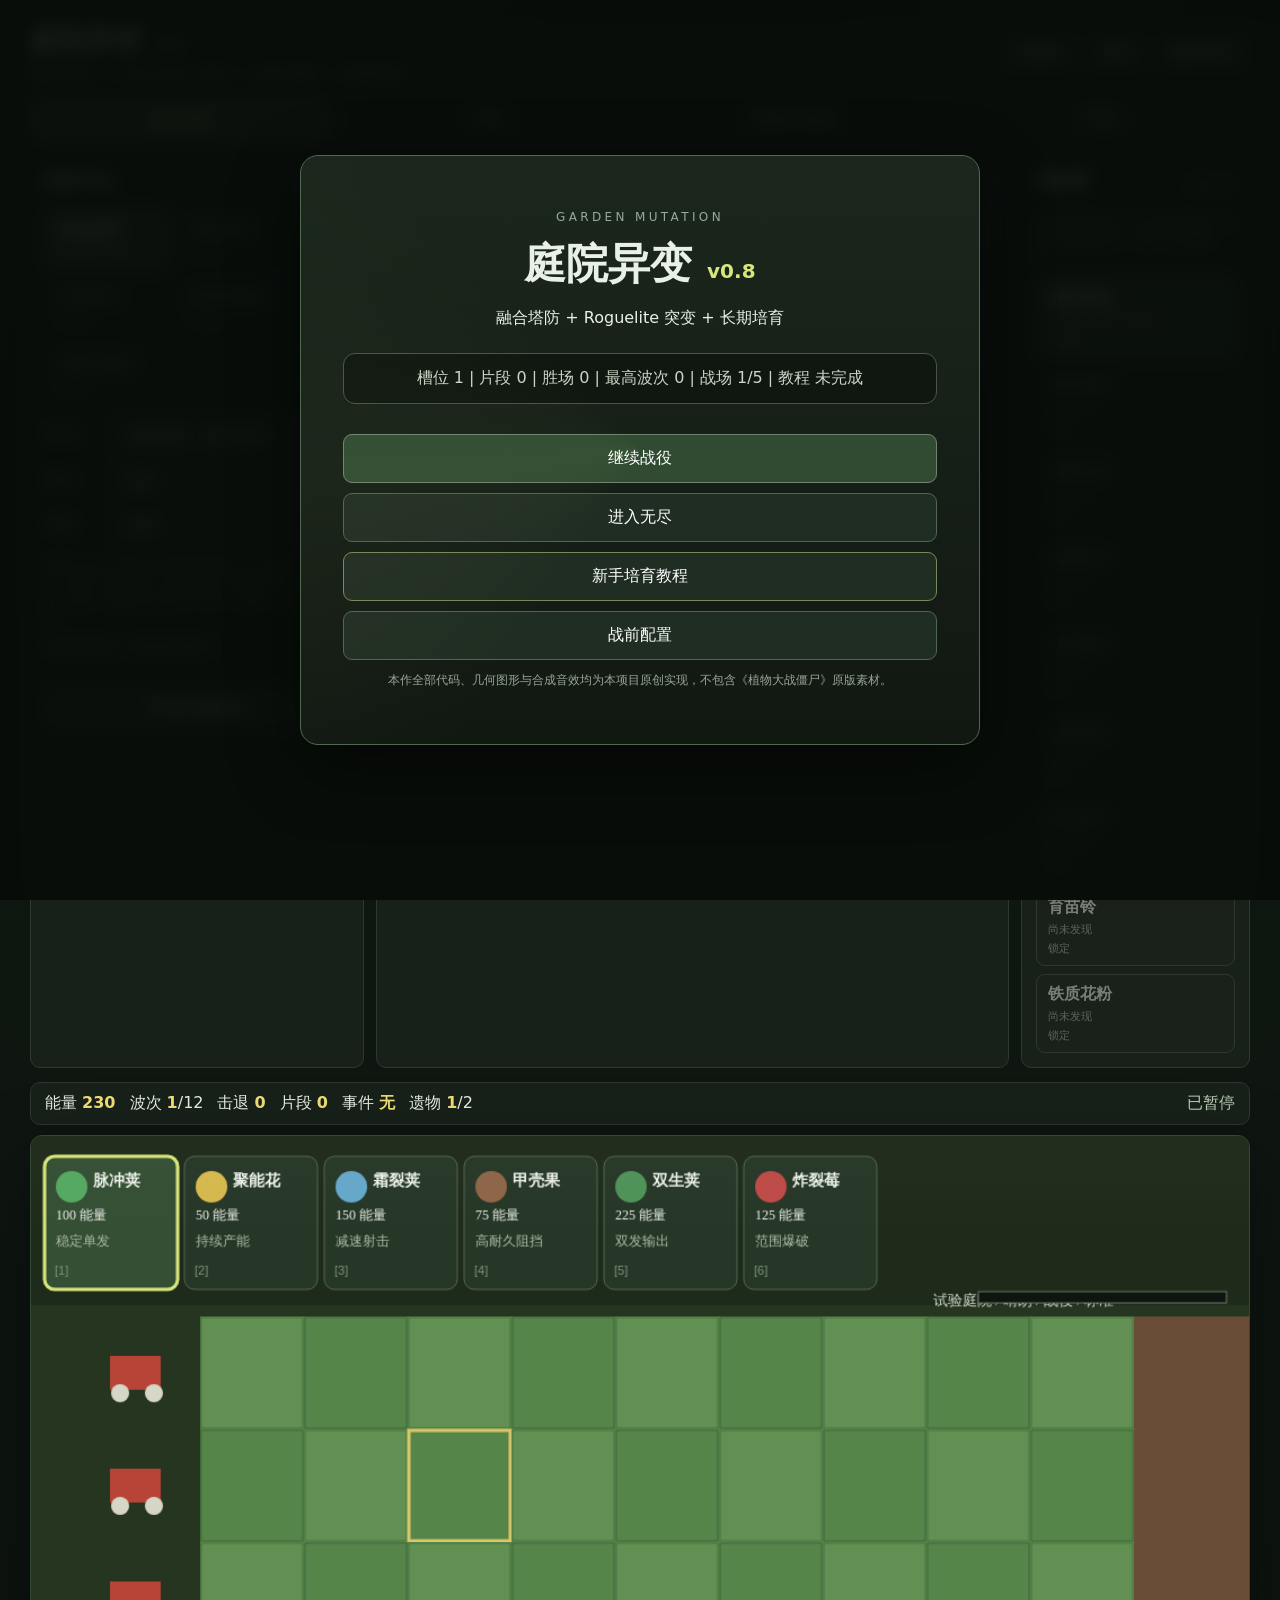
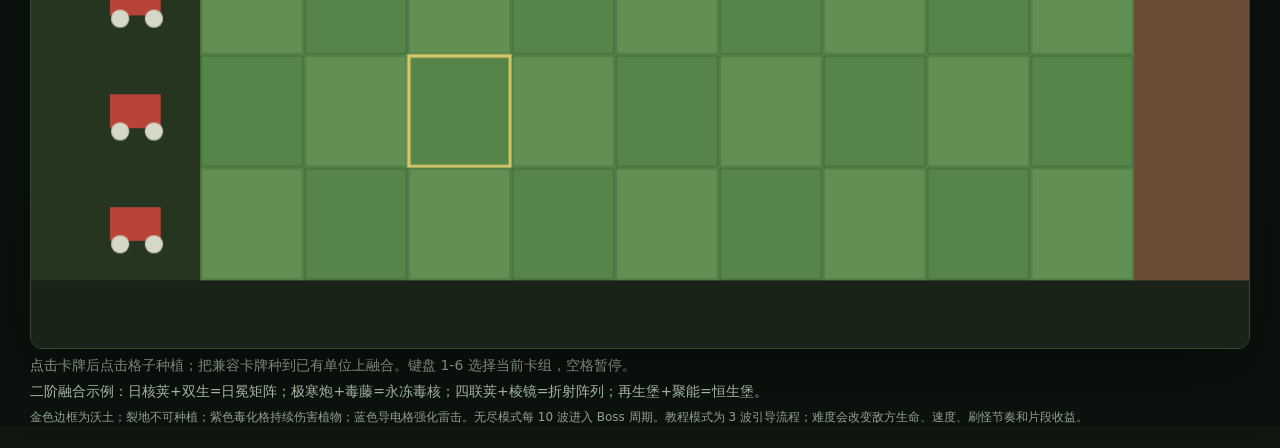
==== index.html @ 4d23d54f "Add Garden Mutation v0.8 mobile web entry" ====
<!doctype html>
<html lang="zh-CN">
<head>
  <meta charset="utf-8" />
  <meta name="viewport" content="width=device-width,initial-scale=1" />
  <title>庭院异变 v0.8</title>
  <meta name="theme-color" content="#101710" />
</head>
<body>
  <div id="mainMenu" class="main-menu">
    <div class="main-menu-panel">
      <p class="eyebrow">GARDEN MUTATION</p>
      <h1>庭院异变 <span>v0.8</span></h1>
      <p>融合塔防 + Roguelite 突变 + 长期培育</p>
      <div id="menuProfile" class="menu-profile"></div>
      <div class="menu-buttons">
        <button id="continueBtn" class="primary big">继续战役</button>
        <button id="menuEndlessBtn" class="big">进入无尽</button>
        <button id="menuTutorialBtn" class="big">新手培育教程</button>
        <button id="menuPlanBtn" class="big">战前配置</button>
        <button id="installBtn" class="big hidden">安装离线版</button>
      </div>
      <p class="muted">本作全部代码、几何图形与合成音效均为本项目原创实现，不包含《植物大战僵尸》原版素材。</p>
    </div>
  </div>

  <main class="shell">
    <section class="topbar">
      <div>
        <h1>庭院异变 <span>v0.8</span></h1>
        <p>融合塔防 + Roguelite 突变 + 战役地图 + 遗物构筑</p>
      </div>
      <div class="actions">
        <button id="returnMenuBtn">主菜单</button>
        <button id="pauseBtn">暂停</button>
        <button id="restartBtn">重开本局</button>
      </div>
    </section>

    <nav class="hub-tabs" aria-label="战前配置">
      <button class="hub-tab active" data-tab="mapPanel">战场地图</button>
      <button class="hub-tab" data-tab="deckPanelCard">卡组</button>
      <button class="hub-tab" data-tab="collectionPanel">图鉴与成就</button>
      <button class="hub-tab" data-tab="savePanel">存档</button>
    </nav>

    <section class="hub-panel active" id="mapPanel">
      <div class="meta-grid">
        <div class="meta-card campaign-card">
          <div class="meta-title-row"><h2>战役节点</h2><span id="campaignProgress" class="muted"></span></div>
          <div id="levelNodes" class="level-nodes"></div>
          <label>区域
            <select id="levelSelect"></select>
          </label>
          <label>模式
            <select id="modeSelect">
              <option value="campaign">战役</option>
              <option value="endless">无尽</option>
              <option value="tutorial">教程</option>
            </select>
          </label>
          <label>难度
            <select id="difficultySelect">
              <option value="story">培育模式</option>
              <option value="standard" selected>标准</option>
              <option value="hard">高压</option>
              <option value="nightmare">畸变</option>
            </select>
          </label>
          <p id="levelDescription" class="muted"></p>
          <p id="unlockText" class="progress-text"></p>
          <button id="startBtn" class="primary">开始所选战场</button>
        </div>
        <div class="meta-card tech-card">
          <div class="meta-title-row">
            <h2>永久培育</h2>
            <span id="profileText" class="muted"></span>
          </div>
          <div id="techPanel" class="tech-panel"></div>
        </div>
        <div class="meta-card relic-card">
          <div class="meta-title-row"><h2>遗物槽</h2><span id="relicCountText" class="muted"></span></div>
          <p class="muted">每局可携带最多 2 件已发现遗物。遗物通过战役胜利、Boss 与成就解锁。</p>
          <div id="relicPanel" class="relic-panel"></div>
        </div>
      </div>
    </section>

    <section class="hub-panel" id="deckPanelCard">
      <div class="meta-card wide-card">
        <div class="meta-title-row"><h2>战斗卡组</h2><span id="deckCountText" class="muted"></span></div>
        <p class="muted">从 8 张基础卡中选择 6 张。融合配方仍可使用当前卡组中的材料；卡组保存到长期存档。</p>
        <div id="deckPanel" class="deck-panel"></div>
      </div>
    </section>

    <section class="hub-panel" id="collectionPanel">
      <div class="collection-grid">
        <div class="meta-card"><div class="meta-title-row"><h2>植物图鉴</h2><span id="plantDexText" class="muted"></span></div><div id="plantDex" class="dex-list"></div></div>
        <div class="meta-card"><div class="meta-title-row"><h2>入侵者图鉴</h2><span id="enemyDexText" class="muted"></span></div><div id="enemyDex" class="dex-list"></div></div>
        <div class="meta-card"><div class="meta-title-row"><h2>成就</h2><span id="achievementText" class="muted"></span></div><div id="achievementPanel" class="achievement-panel"></div></div>
      </div>
    </section>

    <section class="hub-panel" id="savePanel">
      <div class="meta-grid">
        <div class="meta-card settings-card">
          <h2>设置</h2>
          <label class="toggle-row"><input id="sfxToggle" type="checkbox" /> 合成音效</label>
          <label class="toggle-row"><input id="shakeToggle" type="checkbox" /> 屏幕震动</label>
          <label class="toggle-row"><input id="damageToggle" type="checkbox" /> 伤害数字</label>
          <label class="toggle-row"><input id="autoCollectToggle" type="checkbox" /> 自动收集能量</label>
          <label class="toggle-row"><input id="ambientToggle" type="checkbox" /> 环境声</label>
          <label class="toggle-row"><input id="reducedMotionToggle" type="checkbox" /> 低动态模式</label>
          <label class="toggle-row"><input id="tutorialHintsToggle" type="checkbox" /> 教程提示</label>
          <label class="range-row">主音量 <input id="volumeRange" type="range" min="0" max="1" step="0.05" value="0.7" /><span id="volumeValue">70%</span></label>
          <p class="muted">音效和环境声由 Web Audio 实时合成，不包含外部音频素材。低动态模式会关闭摇摆、脉冲缩放和大部分粒子。</p>
        </div>
        <div class="meta-card save-card">
          <div class="meta-title-row"><h2>存档槽</h2><span id="slotStatus" class="muted"></span></div>
          <div class="slot-row"><select id="saveSlotSelect"><option value="1">槽位 1</option><option value="2">槽位 2</option><option value="3">槽位 3</option></select><button id="switchSlotBtn">切换槽位</button></div>
          <h2>存档迁移</h2>
          <p class="muted">导出内容只包含游戏进度、科技、卡组、遗物、图鉴和设置，不包含任何设备信息。</p>
          <textarea id="saveText" rows="7" spellcheck="false" placeholder="点击导出生成存档码，或在这里粘贴存档码后导入。"></textarea>
          <div class="actions"><button id="exportSaveBtn">导出存档</button><button id="importSaveBtn">导入存档</button><button id="copySaveBtn">复制</button></div>
          <p id="saveStatus" class="progress-text"></p>
        </div>
      </div>
    </section>

    <section class="hud">
      <div>能量 <strong id="energyValue">150</strong></div>
      <div>波次 <strong id="waveValue">1</strong>/<span id="waveMax">12</span></div>
      <div>击退 <strong id="killValue">0</strong></div>
      <div>片段 <strong id="shardValue">0</strong></div>
      <div>事件 <strong id="eventValue">无</strong></div>
      <div>遗物 <strong id="runRelicValue">0</strong>/2</div>
      <div id="tutorialHud" class="tutorial-hud hidden">指导 <strong id="tutorialValue">-</strong></div>
      <div class="status" id="statusText">尚未开局</div>
    </section>

    <section class="game-wrap">
      <canvas id="game" width="1080" height="720" aria-label="庭院异变游戏画布"></canvas>
      <div id="tutorialCallout" class="tutorial-callout hidden"></div>
      <div id="overlay" class="overlay hidden">
        <div class="panel">
          <h2 id="overlayTitle"></h2>
          <p id="overlayText"></p>
          <div id="upgradeChoices" class="upgrade-choices hidden"></div>
          <button id="overlayRestartBtn">重新开始</button>
        </div>
      </div>
    </section>

    <section id="mobileDeck" class="mobile-deck" aria-label="移动端卡组"></section>

    <section class="help">
      <p>点击卡牌后点击格子种植；把兼容卡牌种到已有单位上融合。键盘 1-6 选择当前卡组，空格暂停。</p>
      <p class="recipes">二阶融合示例：日核荚+双生=日冕矩阵；极寒炮+毒藤=永冻毒核；四联荚+棱镜=折射阵列；再生堡+聚能=恒生堡。</p>
      <p class="muted">金色边框为沃土；裂地不可种植；紫色毒化格持续伤害植物；蓝色导电格强化雷击。无尽模式每 10 波进入 Boss 周期。教程模式为 3 波引导流程；难度会改变敌方生命、速度、刷怪节奏和片段收益。</p>
    </section>
  </main>

<script>
(async()=>{
async function txt(p){const r=await fetch(p,{cache:'no-store'});if(!r.ok)throw new Error('加载失败 '+p);return r.text()}
async function ungzip(b64){const bin=atob(b64),u=new Uint8Array(bin.length);for(let i=0;i<bin.length;i++)u[i]=bin.charCodeAt(i);const ds=new DecompressionStream('gzip');return await new Response(new Blob([u]).stream().pipeThrough(ds)).text()}
try{
 const style=document.createElement('style');style.textContent=await ungzip((await Promise.all(['s0.txt','s1.txt'].map(txt))).join(''));document.head.appendChild(style);
 (0,eval)(await ungzip((await Promise.all(['c0.txt','c1.txt'].map(txt))).join('')));
 (0,eval)(await ungzip((await Promise.all(['g0.txt','g1.txt','g2.txt','g3.txt','g4.txt'].map(txt))).join('')));
}catch(e){document.body.innerHTML='<main style="padding:24px;font-family:sans-serif"><h1>庭院异变</h1><p>加载失败，请刷新或使用新版 Chrome/Edge/Firefox/Safari。</p><pre>'+String(e)+'</pre></main>';console.error(e)}
})();
</script>
</body>
</html>
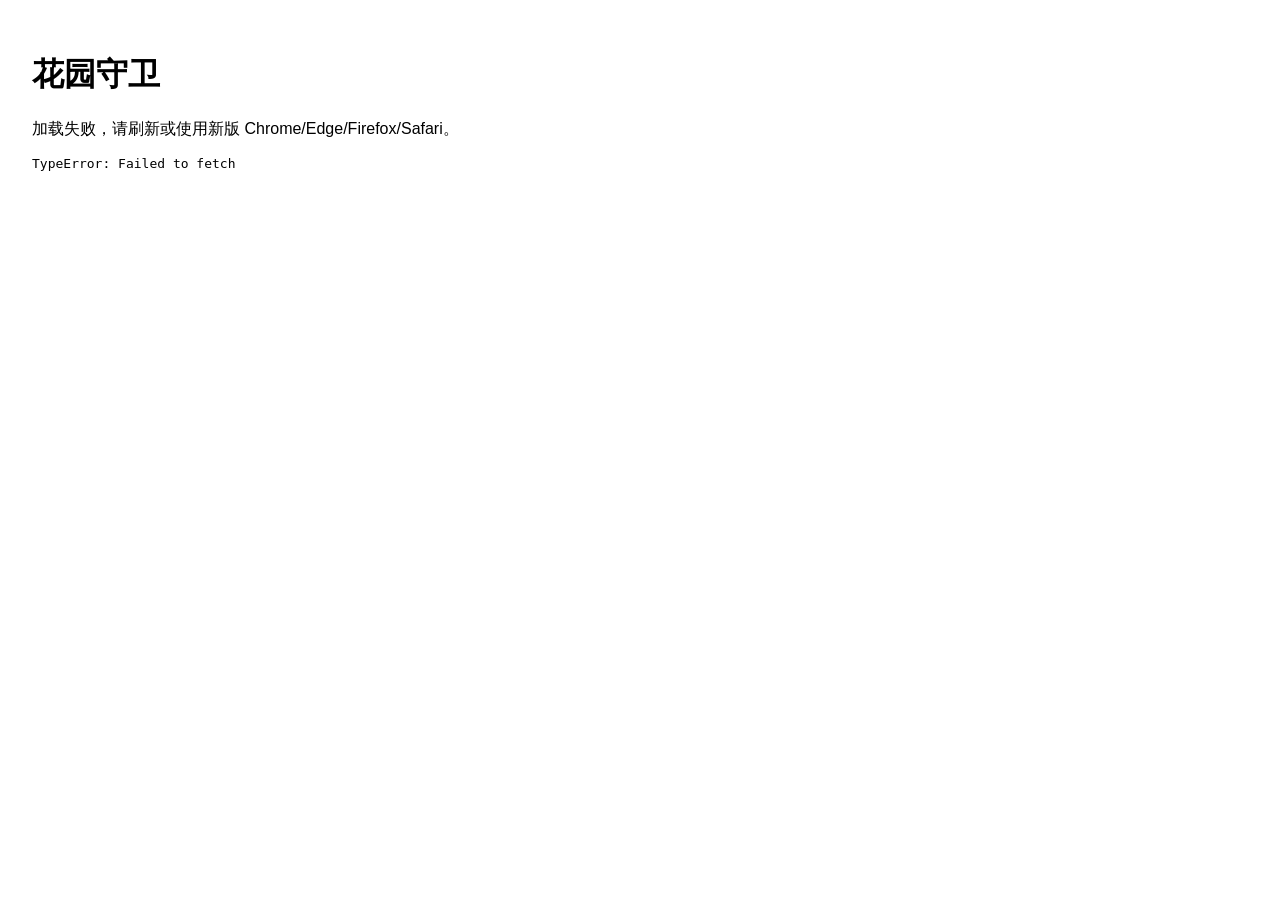
==== commit a8ee44b5: "Release Garden Guard v0.9 mobile UI overhaul" ====
--- a/index.html
+++ b/index.html
@@ -3,32 +3,32 @@
 <head>
   <meta charset="utf-8" />
   <meta name="viewport" content="width=device-width,initial-scale=1" />
-  <title>庭院异变 v0.8</title>
+  <title>花园守卫 v0.9</title>
   <meta name="theme-color" content="#101710" />
 </head>
 <body>
   <div id="mainMenu" class="main-menu">
     <div class="main-menu-panel">
-      <p class="eyebrow">GARDEN MUTATION</p>
-      <h1>庭院异变 <span>v0.8</span></h1>
-      <p>融合塔防 + Roguelite 突变 + 长期培育</p>
+      <p class="eyebrow">GARDEN GUARD</p>
+      <h1>花园守卫 <span>v0.9</span></h1>
+      <p>种植物，挡怪潮，合成更强植物。</p>
       <div id="menuProfile" class="menu-profile"></div>
       <div class="menu-buttons">
         <button id="continueBtn" class="primary big">继续战役</button>
-        <button id="menuEndlessBtn" class="big">进入无尽</button>
-        <button id="menuTutorialBtn" class="big">新手培育教程</button>
-        <button id="menuPlanBtn" class="big">战前配置</button>
+        <button id="menuEndlessBtn" class="big">无尽模式</button>
+        <button id="menuTutorialBtn" class="big">新手教程</button>
+        <button id="menuPlanBtn" class="big">选关与卡组</button>
         <button id="installBtn" class="big hidden">安装离线版</button>
       </div>
-      <p class="muted">本作全部代码、几何图形与合成音效均为本项目原创实现，不包含《植物大战僵尸》原版素材。</p>
+      <p class="muted">原创网页塔防。手机直接开玩。</p>
     </div>
   </div>
 
   <main class="shell">
     <section class="topbar">
       <div>
-        <h1>庭院异变 <span>v0.8</span></h1>
-        <p>融合塔防 + Roguelite 突变 + 战役地图 + 遗物构筑</p>
+        <h1>花园守卫 <span>v0.9</span></h1>
+        <p>快节奏五路塔防</p>
       </div>
       <div class="actions">
         <button id="returnMenuBtn">主菜单</button>
@@ -47,7 +47,7 @@
     <section class="hub-panel active" id="mapPanel">
       <div class="meta-grid">
         <div class="meta-card campaign-card">
-          <div class="meta-title-row"><h2>战役节点</h2><span id="campaignProgress" class="muted"></span></div>
+          <div class="meta-title-row"><h2>关卡</h2><span id="campaignProgress" class="muted"></span></div>
           <div id="levelNodes" class="level-nodes"></div>
           <label>区域
             <select id="levelSelect"></select>
@@ -73,14 +73,14 @@
         </div>
         <div class="meta-card tech-card">
           <div class="meta-title-row">
-            <h2>永久培育</h2>
+            <h2>永久升级</h2>
             <span id="profileText" class="muted"></span>
           </div>
           <div id="techPanel" class="tech-panel"></div>
         </div>
         <div class="meta-card relic-card">
-          <div class="meta-title-row"><h2>遗物槽</h2><span id="relicCountText" class="muted"></span></div>
-          <p class="muted">每局可携带最多 2 件已发现遗物。遗物通过战役胜利、Boss 与成就解锁。</p>
+          <div class="meta-title-row"><h2>被动能力</h2><span id="relicCountText" class="muted"></span></div>
+          <p class="muted">每局最多带 2 个被动能力。</p>
           <div id="relicPanel" class="relic-panel"></div>
         </div>
       </div>
@@ -88,8 +88,8 @@
 
     <section class="hub-panel" id="deckPanelCard">
       <div class="meta-card wide-card">
-        <div class="meta-title-row"><h2>战斗卡组</h2><span id="deckCountText" class="muted"></span></div>
-        <p class="muted">从 8 张基础卡中选择 6 张。融合配方仍可使用当前卡组中的材料；卡组保存到长期存档。</p>
+        <div class="meta-title-row"><h2>出战植物</h2><span id="deckCountText" class="muted"></span></div>
+        <p class="muted">8 选 6。把兼容植物叠到已有植物上即可合成。</p>
         <div id="deckPanel" class="deck-panel"></div>
       </div>
     </section>
@@ -133,14 +133,15 @@
       <div>波次 <strong id="waveValue">1</strong>/<span id="waveMax">12</span></div>
       <div>击退 <strong id="killValue">0</strong></div>
       <div>片段 <strong id="shardValue">0</strong></div>
-      <div>事件 <strong id="eventValue">无</strong></div>
-      <div>遗物 <strong id="runRelicValue">0</strong>/2</div>
+      <div class="hud-secondary">事件 <strong id="eventValue">无</strong></div>
+      <div class="hud-secondary">能力 <strong id="runRelicValue">0</strong>/2</div>
+      <button id="overdriveBtn" class="overdrive-btn" type="button"><span>爆发</span><strong id="overdriveValue">0%</strong></button>
       <div id="tutorialHud" class="tutorial-hud hidden">指导 <strong id="tutorialValue">-</strong></div>
       <div class="status" id="statusText">尚未开局</div>
     </section>
 
     <section class="game-wrap">
-      <canvas id="game" width="1080" height="720" aria-label="庭院异变游戏画布"></canvas>
+      <canvas id="game" width="1080" height="720" aria-label="花园守卫游戏画布"></canvas>
       <div id="tutorialCallout" class="tutorial-callout hidden"></div>
       <div id="overlay" class="overlay hidden">
         <div class="panel">
@@ -155,21 +156,18 @@
     <section id="mobileDeck" class="mobile-deck" aria-label="移动端卡组"></section>
 
     <section class="help">
-      <p>点击卡牌后点击格子种植；把兼容卡牌种到已有单位上融合。键盘 1-6 选择当前卡组，空格暂停。</p>
-      <p class="recipes">二阶融合示例：日核荚+双生=日冕矩阵；极寒炮+毒藤=永冻毒核；四联荚+棱镜=折射阵列；再生堡+聚能=恒生堡。</p>
-      <p class="muted">金色边框为沃土；裂地不可种植；紫色毒化格持续伤害植物；蓝色导电格强化雷击。无尽模式每 10 波进入 Boss 周期。教程模式为 3 波引导流程；难度会改变敌方生命、速度、刷怪节奏和片段收益。</p>
+      <p>点植物，再点草地。兼容植物叠放会合成。击退敌人可充能“爆发”。</p>
     </section>
   </main>
-
 <script>
 (async()=>{
 async function txt(p){const r=await fetch(p,{cache:'no-store'});if(!r.ok)throw new Error('加载失败 '+p);return r.text()}
 async function ungzip(b64){const bin=atob(b64),u=new Uint8Array(bin.length);for(let i=0;i<bin.length;i++)u[i]=bin.charCodeAt(i);const ds=new DecompressionStream('gzip');return await new Response(new Blob([u]).stream().pipeThrough(ds)).text()}
 try{
- const style=document.createElement('style');style.textContent=await ungzip((await Promise.all(['s0.txt','s1.txt'].map(txt))).join(''));document.head.appendChild(style);
- (0,eval)(await ungzip((await Promise.all(['c0.txt','c1.txt'].map(txt))).join('')));
- (0,eval)(await ungzip((await Promise.all(['g0.txt','g1.txt','g2.txt','g3.txt','g4.txt'].map(txt))).join('')));
-}catch(e){document.body.innerHTML='<main style="padding:24px;font-family:sans-serif"><h1>庭院异变</h1><p>加载失败，请刷新或使用新版 Chrome/Edge/Firefox/Safari。</p><pre>'+String(e)+'</pre></main>';console.error(e)}
+ const style=document.createElement('style');style.textContent=await ungzip((await Promise.all(['s0.txt'].map(txt))).join(''));document.head.appendChild(style);
+ (0,eval)(await ungzip((await Promise.all(['c0.txt'].map(txt))).join('')));
+ (0,eval)(await ungzip((await Promise.all(['g0.txt', 'g1.txt', 'g2.txt', 'g3.txt', 'g4.txt', 'g5.txt'].map(txt))).join('')));
+}catch(e){document.body.innerHTML='<main style="padding:24px;font-family:sans-serif"><h1>花园守卫</h1><p>加载失败，请刷新或使用新版 Chrome/Edge/Firefox/Safari。</p><pre>'+String(e)+'</pre></main>';console.error(e)}
 })();
 </script>
 </body>
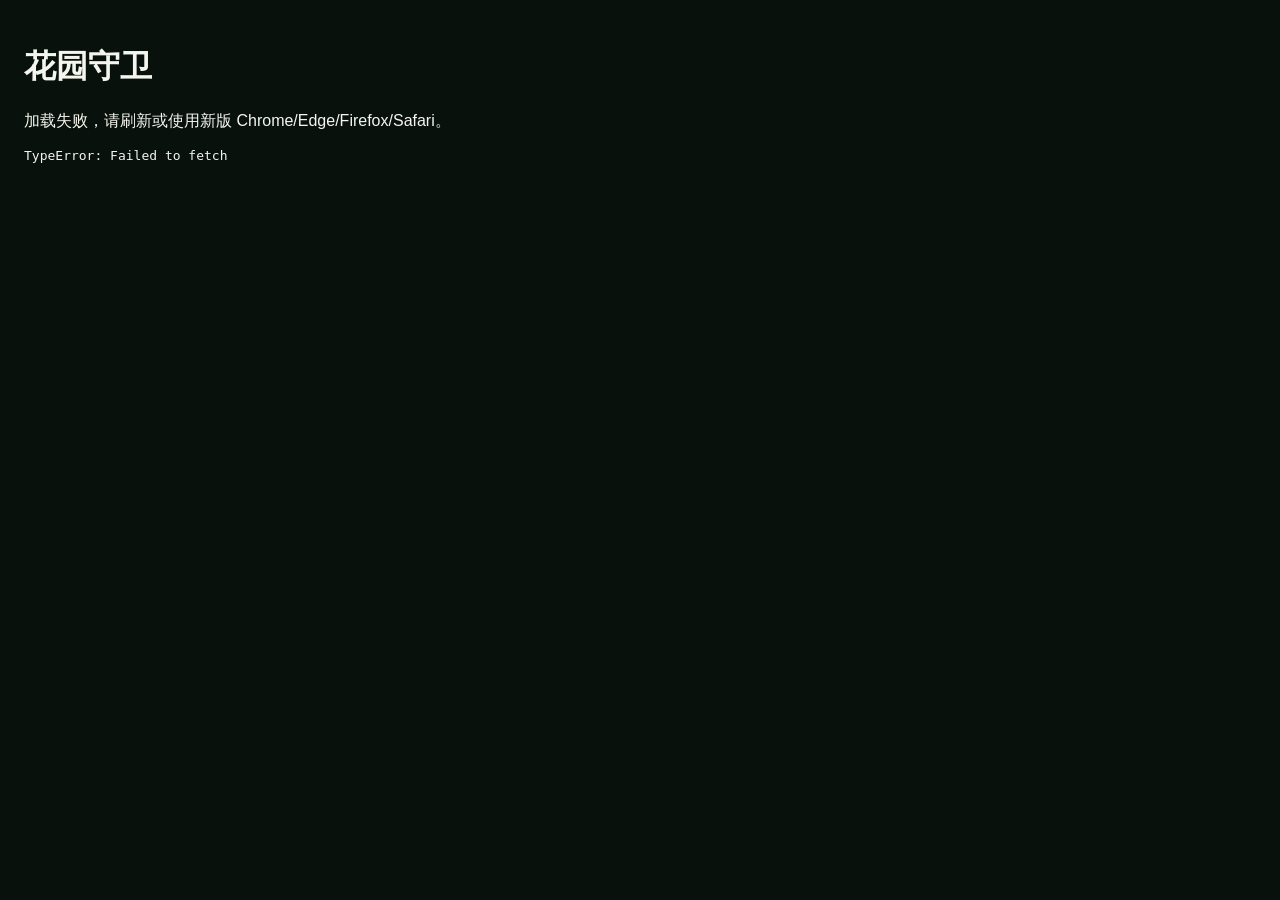
==== commit 714afe73: "Publish v0.9 mobile-first UI" ====
--- a/index.html
+++ b/index.html
@@ -11,16 +11,16 @@
     <div class="main-menu-panel">
       <p class="eyebrow">GARDEN GUARD</p>
       <h1>花园守卫 <span>v0.9</span></h1>
-      <p>种植物，挡怪潮，合成更强植物。</p>
+      <p>种植物，挡怪物，合成更强植物</p>
       <div id="menuProfile" class="menu-profile"></div>
       <div class="menu-buttons">
-        <button id="continueBtn" class="primary big">继续战役</button>
+        <button id="continueBtn" class="primary big">开始游戏</button>
         <button id="menuEndlessBtn" class="big">无尽模式</button>
         <button id="menuTutorialBtn" class="big">新手教程</button>
-        <button id="menuPlanBtn" class="big">选关与卡组</button>
+        <button id="menuPlanBtn" class="big">卡组与设置</button>
         <button id="installBtn" class="big hidden">安装离线版</button>
       </div>
-      <p class="muted">原创网页塔防。手机直接开玩。</p>
+      <p class="muted">原创植物塔防试玩版。</p>
     </div>
   </div>
 
@@ -28,26 +28,26 @@
     <section class="topbar">
       <div>
         <h1>花园守卫 <span>v0.9</span></h1>
-        <p>快节奏五路塔防</p>
+        <p>快节奏植物塔防</p>
       </div>
       <div class="actions">
-        <button id="returnMenuBtn">主菜单</button>
+        <button id="returnMenuBtn">退出</button>
         <button id="pauseBtn">暂停</button>
-        <button id="restartBtn">重开本局</button>
+        <button id="restartBtn">重开</button>
       </div>
     </section>
 
-    <nav class="hub-tabs" aria-label="战前配置">
-      <button class="hub-tab active" data-tab="mapPanel">战场地图</button>
+    <nav class="hub-tabs" aria-label="卡组与设置">
+      <button class="hub-tab active" data-tab="mapPanel">选关</button>
       <button class="hub-tab" data-tab="deckPanelCard">卡组</button>
-      <button class="hub-tab" data-tab="collectionPanel">图鉴与成就</button>
-      <button class="hub-tab" data-tab="savePanel">存档</button>
+      <button class="hub-tab" data-tab="collectionPanel">收集</button>
+      <button class="hub-tab" data-tab="savePanel">设置</button>
     </nav>
 
     <section class="hub-panel active" id="mapPanel">
       <div class="meta-grid">
         <div class="meta-card campaign-card">
-          <div class="meta-title-row"><h2>关卡</h2><span id="campaignProgress" class="muted"></span></div>
+          <div class="meta-title-row"><h2>选择关卡</h2><span id="campaignProgress" class="muted"></span></div>
           <div id="levelNodes" class="level-nodes"></div>
           <label>区域
             <select id="levelSelect"></select>
@@ -73,14 +73,14 @@
         </div>
         <div class="meta-card tech-card">
           <div class="meta-title-row">
-            <h2>永久升级</h2>
+            <h2>升级</h2>
             <span id="profileText" class="muted"></span>
           </div>
           <div id="techPanel" class="tech-panel"></div>
         </div>
         <div class="meta-card relic-card">
-          <div class="meta-title-row"><h2>被动能力</h2><span id="relicCountText" class="muted"></span></div>
-          <p class="muted">每局最多带 2 个被动能力。</p>
+          <div class="meta-title-row"><h2>随身道具</h2><span id="relicCountText" class="muted"></span></div>
+          <p class="muted">最多带 2 件。</p>
           <div id="relicPanel" class="relic-panel"></div>
         </div>
       </div>
@@ -88,16 +88,16 @@
 
     <section class="hub-panel" id="deckPanelCard">
       <div class="meta-card wide-card">
-        <div class="meta-title-row"><h2>出战植物</h2><span id="deckCountText" class="muted"></span></div>
-        <p class="muted">8 选 6。把兼容植物叠到已有植物上即可合成。</p>
+        <div class="meta-title-row"><h2>选择植物</h2><span id="deckCountText" class="muted"></span></div>
+        <p class="muted">从 8 张基础卡中选择 6 张。融合配方仍可使用当前卡组中的材料；卡组保存到长期设置。</p>
         <div id="deckPanel" class="deck-panel"></div>
       </div>
     </section>
 
     <section class="hub-panel" id="collectionPanel">
       <div class="collection-grid">
-        <div class="meta-card"><div class="meta-title-row"><h2>植物图鉴</h2><span id="plantDexText" class="muted"></span></div><div id="plantDex" class="dex-list"></div></div>
-        <div class="meta-card"><div class="meta-title-row"><h2>入侵者图鉴</h2><span id="enemyDexText" class="muted"></span></div><div id="enemyDex" class="dex-list"></div></div>
+        <div class="meta-card"><div class="meta-title-row"><h2>植物</h2><span id="plantDexText" class="muted"></span></div><div id="plantDex" class="dex-list"></div></div>
+        <div class="meta-card"><div class="meta-title-row"><h2>怪物</h2><span id="enemyDexText" class="muted"></span></div><div id="enemyDex" class="dex-list"></div></div>
         <div class="meta-card"><div class="meta-title-row"><h2>成就</h2><span id="achievementText" class="muted"></span></div><div id="achievementPanel" class="achievement-panel"></div></div>
       </div>
     </section>
@@ -117,12 +117,12 @@
           <p class="muted">音效和环境声由 Web Audio 实时合成，不包含外部音频素材。低动态模式会关闭摇摆、脉冲缩放和大部分粒子。</p>
         </div>
         <div class="meta-card save-card">
-          <div class="meta-title-row"><h2>存档槽</h2><span id="slotStatus" class="muted"></span></div>
+          <div class="meta-title-row"><h2>设置槽</h2><span id="slotStatus" class="muted"></span></div>
           <div class="slot-row"><select id="saveSlotSelect"><option value="1">槽位 1</option><option value="2">槽位 2</option><option value="3">槽位 3</option></select><button id="switchSlotBtn">切换槽位</button></div>
-          <h2>存档迁移</h2>
-          <p class="muted">导出内容只包含游戏进度、科技、卡组、遗物、图鉴和设置，不包含任何设备信息。</p>
-          <textarea id="saveText" rows="7" spellcheck="false" placeholder="点击导出生成存档码，或在这里粘贴存档码后导入。"></textarea>
-          <div class="actions"><button id="exportSaveBtn">导出存档</button><button id="importSaveBtn">导入存档</button><button id="copySaveBtn">复制</button></div>
+          <h2>设置迁移</h2>
+          <p class="muted">可导出或导入进度码。</p>
+          <textarea id="saveText" rows="7" spellcheck="false" placeholder="点击导出生成设置码，或在这里粘贴设置码后导入。"></textarea>
+          <div class="actions"><button id="exportSaveBtn">导出设置</button><button id="importSaveBtn">导入设置</button><button id="copySaveBtn">复制</button></div>
           <p id="saveStatus" class="progress-text"></p>
         </div>
       </div>
@@ -133,9 +133,8 @@
       <div>波次 <strong id="waveValue">1</strong>/<span id="waveMax">12</span></div>
       <div>击退 <strong id="killValue">0</strong></div>
       <div>片段 <strong id="shardValue">0</strong></div>
-      <div class="hud-secondary">事件 <strong id="eventValue">无</strong></div>
-      <div class="hud-secondary">能力 <strong id="runRelicValue">0</strong>/2</div>
-      <button id="overdriveBtn" class="overdrive-btn" type="button"><span>爆发</span><strong id="overdriveValue">0%</strong></button>
+      <div>事件 <strong id="eventValue">无</strong></div>
+      <div>遗物 <strong id="runRelicValue">0</strong>/2</div>
       <div id="tutorialHud" class="tutorial-hud hidden">指导 <strong id="tutorialValue">-</strong></div>
       <div class="status" id="statusText">尚未开局</div>
     </section>
@@ -156,7 +155,9 @@
     <section id="mobileDeck" class="mobile-deck" aria-label="移动端卡组"></section>
 
     <section class="help">
-      <p>点植物，再点草地。兼容植物叠放会合成。击退敌人可充能“爆发”。</p>
+      <p>点植物卡，再点草坪。把兼容植物放到已有植物上即可合成。</p>
+      <p class="recipes">二阶融合示例：火豆+双豆=五连火豆；冰炮+毒藤=毒冰炮；四连豆+光花=连锁光炮；治愈坚果+阳光花=永生坚果。</p>
+      <p class="muted">守住 5 条路线。后期会出现冲锋、盾牌、跳跃、吸能怪和 Boss。</p>
     </section>
   </main>
 <script>
@@ -164,9 +165,9 @@
 async function txt(p){const r=await fetch(p,{cache:'no-store'});if(!r.ok)throw new Error('加载失败 '+p);return r.text()}
 async function ungzip(b64){const bin=atob(b64),u=new Uint8Array(bin.length);for(let i=0;i<bin.length;i++)u[i]=bin.charCodeAt(i);const ds=new DecompressionStream('gzip');return await new Response(new Blob([u]).stream().pipeThrough(ds)).text()}
 try{
- const style=document.createElement('style');style.textContent=await ungzip((await Promise.all(['s0.txt'].map(txt))).join(''));document.head.appendChild(style);
- (0,eval)(await ungzip((await Promise.all(['c0.txt'].map(txt))).join('')));
- (0,eval)(await ungzip((await Promise.all(['g0.txt', 'g1.txt', 'g2.txt', 'g3.txt', 'g4.txt', 'g5.txt'].map(txt))).join('')));
+ const style=document.createElement('style');style.textContent=await ungzip((await Promise.all(['s0.txt','s1.txt'].map(txt))).join(''));document.head.appendChild(style);
+ (0,eval)(await ungzip((await Promise.all(['c0.txt','c1.txt'].map(txt))).join('')));
+ (0,eval)(await ungzip((await Promise.all(['g0.txt','g1.txt','g2.txt','g3.txt','g4.txt','g5.txt'].map(txt))).join('')));
 }catch(e){document.body.innerHTML='<main style="padding:24px;font-family:sans-serif"><h1>花园守卫</h1><p>加载失败，请刷新或使用新版 Chrome/Edge/Firefox/Safari。</p><pre>'+String(e)+'</pre></main>';console.error(e)}
 })();
 </script>
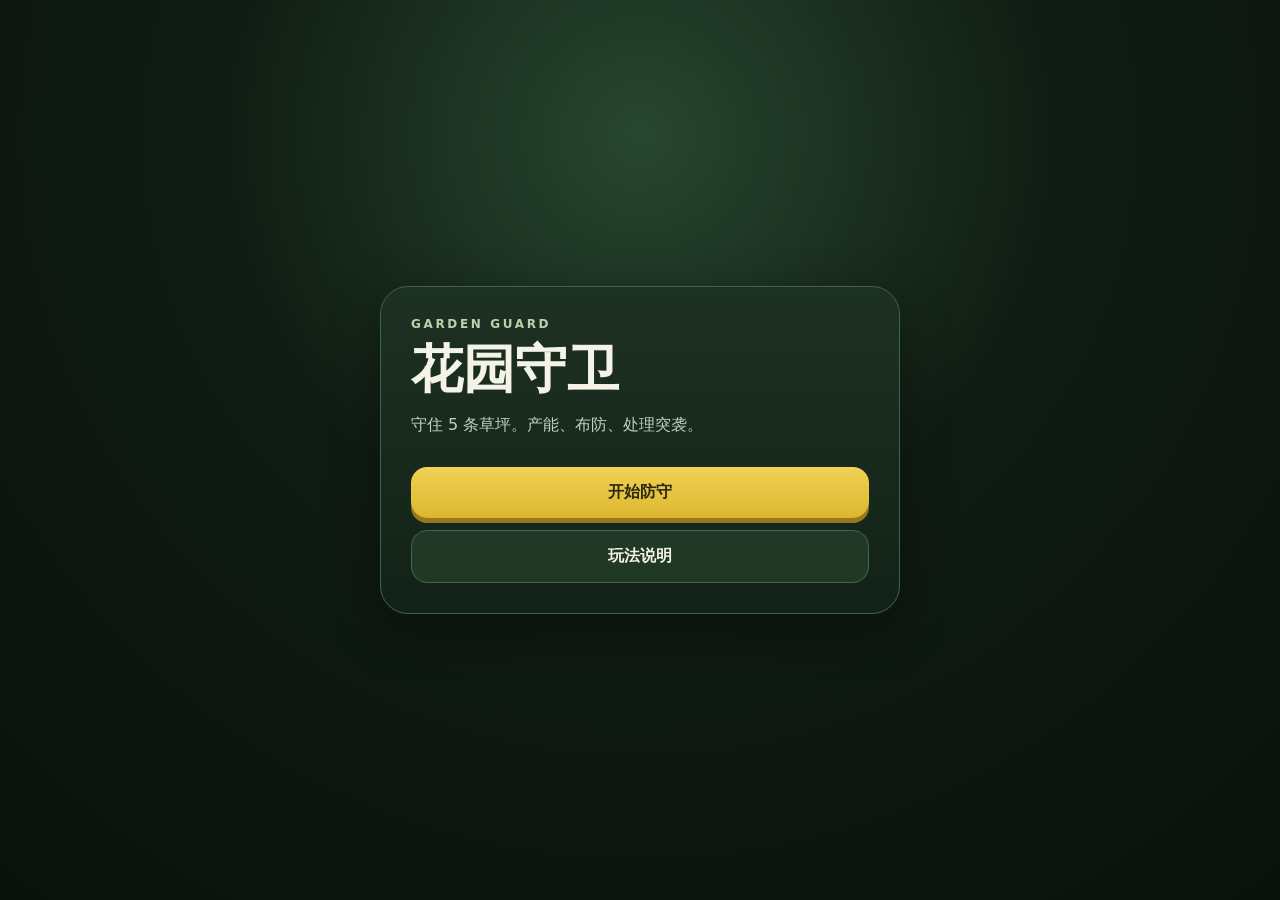
==== commit 24dc2f04: "Replace prototype UI with v1.0-alpha focused battle screen" ====
--- a/index.html
+++ b/index.html
@@ -2,174 +2,57 @@
 <html lang="zh-CN">
 <head>
   <meta charset="utf-8" />
-  <meta name="viewport" content="width=device-width,initial-scale=1" />
-  <title>花园守卫 v0.9</title>
-  <meta name="theme-color" content="#101710" />
+  <meta name="viewport" content="width=device-width,initial-scale=1,viewport-fit=cover,user-scalable=no" />
+  <meta name="theme-color" content="#142218" />
+  <title>花园守卫 v1.0-alpha</title>
+  <link rel="stylesheet" href="v1.css?v=100a4" />
 </head>
 <body>
-  <div id="mainMenu" class="main-menu">
-    <div class="main-menu-panel">
-      <p class="eyebrow">GARDEN GUARD</p>
-      <h1>花园守卫 <span>v0.9</span></h1>
-      <p>种植物，挡怪物，合成更强植物</p>
-      <div id="menuProfile" class="menu-profile"></div>
-      <div class="menu-buttons">
-        <button id="continueBtn" class="primary big">开始游戏</button>
-        <button id="menuEndlessBtn" class="big">无尽模式</button>
-        <button id="menuTutorialBtn" class="big">新手教程</button>
-        <button id="menuPlanBtn" class="big">卡组与设置</button>
-        <button id="installBtn" class="big hidden">安装离线版</button>
-      </div>
-      <p class="muted">原创植物塔防试玩版。</p>
-    </div>
-  </div>
-
-  <main class="shell">
-    <section class="topbar">
-      <div>
-        <h1>花园守卫 <span>v0.9</span></h1>
-        <p>快节奏植物塔防</p>
-      </div>
-      <div class="actions">
-        <button id="returnMenuBtn">退出</button>
-        <button id="pauseBtn">暂停</button>
-        <button id="restartBtn">重开</button>
+  <main id="app">
+    <section id="menu" class="screen menu-screen">
+      <div class="menu-card">
+        <div class="eyebrow">GARDEN GUARD</div>
+        <h1>花园守卫</h1>
+        <p>守住 5 条草坪。产能、布防、处理突袭。</p>
+        <button id="startBtn" class="primary">开始防守</button>
+        <button id="howBtn" class="secondary">玩法说明</button>
+        <div id="howText" class="how hidden">点选植物卡，再点草坪种植。能量花持续产能；豆炮负责输出；冰豆减速；盾果挡路；双发豆压制高血量敌人；爆果用于救场。每 5 波进入旗帜波。</div>
       </div>
     </section>
 
-    <nav class="hub-tabs" aria-label="卡组与设置">
-      <button class="hub-tab active" data-tab="mapPanel">选关</button>
-      <button class="hub-tab" data-tab="deckPanelCard">卡组</button>
-      <button class="hub-tab" data-tab="collectionPanel">收集</button>
-      <button class="hub-tab" data-tab="savePanel">设置</button>
-    </nav>
+    <section id="game" class="screen game-screen hidden">
+      <header class="hud">
+        <div class="hud-chip energy"><span class="hud-label">能量</span><strong id="energyText">150</strong></div>
+        <div class="wave-box">
+          <div class="wave-line"><span id="waveText">第 1 波</span><span id="dangerText">准备</span></div>
+          <div class="progress"><i id="waveProgress"></i></div>
+        </div>
+        <button id="pauseBtn" class="icon-btn">暂停</button>
+      </header>
 
-    <section class="hub-panel active" id="mapPanel">
-      <div class="meta-grid">
-        <div class="meta-card campaign-card">
-          <div class="meta-title-row"><h2>选择关卡</h2><span id="campaignProgress" class="muted"></span></div>
-          <div id="levelNodes" class="level-nodes"></div>
-          <label>区域
-            <select id="levelSelect"></select>
-          </label>
-          <label>模式
-            <select id="modeSelect">
-              <option value="campaign">战役</option>
-              <option value="endless">无尽</option>
-              <option value="tutorial">教程</option>
-            </select>
-          </label>
-          <label>难度
-            <select id="difficultySelect">
-              <option value="story">培育模式</option>
-              <option value="standard" selected>标准</option>
-              <option value="hard">高压</option>
-              <option value="nightmare">畸变</option>
-            </select>
-          </label>
-          <p id="levelDescription" class="muted"></p>
-          <p id="unlockText" class="progress-text"></p>
-          <button id="startBtn" class="primary">开始所选战场</button>
-        </div>
-        <div class="meta-card tech-card">
-          <div class="meta-title-row">
-            <h2>升级</h2>
-            <span id="profileText" class="muted"></span>
-          </div>
-          <div id="techPanel" class="tech-panel"></div>
-        </div>
-        <div class="meta-card relic-card">
-          <div class="meta-title-row"><h2>随身道具</h2><span id="relicCountText" class="muted"></span></div>
-          <p class="muted">最多带 2 件。</p>
-          <div id="relicPanel" class="relic-panel"></div>
-        </div>
+      <div id="stageWrap" class="stage-wrap">
+        <canvas id="gameCanvas" width="900" height="540"></canvas>
+        <div id="banner" class="banner hidden"></div>
+        <div id="tip" class="tip">先种一株能量花</div>
+      </div>
+
+      <nav id="cardBar" class="card-bar" aria-label="植物卡牌"></nav>
+    </section>
+
+    <section id="result" class="screen result-screen hidden">
+      <div class="result-card">
+        <div id="resultKicker" class="eyebrow">RESULT</div>
+        <h2 id="resultTitle">防守成功</h2>
+        <p id="resultText"></p>
+        <button id="againBtn" class="primary">再来一局</button>
+        <button id="menuBtn" class="secondary">返回标题</button>
       </div>
     </section>
+  </main>
 
-    <section class="hub-panel" id="deckPanelCard">
-      <div class="meta-card wide-card">
-        <div class="meta-title-row"><h2>选择植物</h2><span id="deckCountText" class="muted"></span></div>
-        <p class="muted">从 8 张基础卡中选择 6 张。融合配方仍可使用当前卡组中的材料；卡组保存到长期设置。</p>
-        <div id="deckPanel" class="deck-panel"></div>
-      </div>
-    </section>
-
-    <section class="hub-panel" id="collectionPanel">
-      <div class="collection-grid">
-        <div class="meta-card"><div class="meta-title-row"><h2>植物</h2><span id="plantDexText" class="muted"></span></div><div id="plantDex" class="dex-list"></div></div>
-        <div class="meta-card"><div class="meta-title-row"><h2>怪物</h2><span id="enemyDexText" class="muted"></span></div><div id="enemyDex" class="dex-list"></div></div>
-        <div class="meta-card"><div class="meta-title-row"><h2>成就</h2><span id="achievementText" class="muted"></span></div><div id="achievementPanel" class="achievement-panel"></div></div>
-      </div>
-    </section>
-
-    <section class="hub-panel" id="savePanel">
-      <div class="meta-grid">
-        <div class="meta-card settings-card">
-          <h2>设置</h2>
-          <label class="toggle-row"><input id="sfxToggle" type="checkbox" /> 合成音效</label>
-          <label class="toggle-row"><input id="shakeToggle" type="checkbox" /> 屏幕震动</label>
-          <label class="toggle-row"><input id="damageToggle" type="checkbox" /> 伤害数字</label>
-          <label class="toggle-row"><input id="autoCollectToggle" type="checkbox" /> 自动收集能量</label>
-          <label class="toggle-row"><input id="ambientToggle" type="checkbox" /> 环境声</label>
-          <label class="toggle-row"><input id="reducedMotionToggle" type="checkbox" /> 低动态模式</label>
-          <label class="toggle-row"><input id="tutorialHintsToggle" type="checkbox" /> 教程提示</label>
-          <label class="range-row">主音量 <input id="volumeRange" type="range" min="0" max="1" step="0.05" value="0.7" /><span id="volumeValue">70%</span></label>
-          <p class="muted">音效和环境声由 Web Audio 实时合成，不包含外部音频素材。低动态模式会关闭摇摆、脉冲缩放和大部分粒子。</p>
-        </div>
-        <div class="meta-card save-card">
-          <div class="meta-title-row"><h2>设置槽</h2><span id="slotStatus" class="muted"></span></div>
-          <div class="slot-row"><select id="saveSlotSelect"><option value="1">槽位 1</option><option value="2">槽位 2</option><option value="3">槽位 3</option></select><button id="switchSlotBtn">切换槽位</button></div>
-          <h2>设置迁移</h2>
-          <p class="muted">可导出或导入进度码。</p>
-          <textarea id="saveText" rows="7" spellcheck="false" placeholder="点击导出生成设置码，或在这里粘贴设置码后导入。"></textarea>
-          <div class="actions"><button id="exportSaveBtn">导出设置</button><button id="importSaveBtn">导入设置</button><button id="copySaveBtn">复制</button></div>
-          <p id="saveStatus" class="progress-text"></p>
-        </div>
-      </div>
-    </section>
-
-    <section class="hud">
-      <div>能量 <strong id="energyValue">150</strong></div>
-      <div>波次 <strong id="waveValue">1</strong>/<span id="waveMax">12</span></div>
-      <div>击退 <strong id="killValue">0</strong></div>
-      <div>片段 <strong id="shardValue">0</strong></div>
-      <div>事件 <strong id="eventValue">无</strong></div>
-      <div>遗物 <strong id="runRelicValue">0</strong>/2</div>
-      <div id="tutorialHud" class="tutorial-hud hidden">指导 <strong id="tutorialValue">-</strong></div>
-      <div class="status" id="statusText">尚未开局</div>
-    </section>
-
-    <section class="game-wrap">
-      <canvas id="game" width="1080" height="720" aria-label="花园守卫游戏画布"></canvas>
-      <div id="tutorialCallout" class="tutorial-callout hidden"></div>
-      <div id="overlay" class="overlay hidden">
-        <div class="panel">
-          <h2 id="overlayTitle"></h2>
-          <p id="overlayText"></p>
-          <div id="upgradeChoices" class="upgrade-choices hidden"></div>
-          <button id="overlayRestartBtn">重新开始</button>
-        </div>
-      </div>
-    </section>
-
-    <section id="mobileDeck" class="mobile-deck" aria-label="移动端卡组"></section>
-
-    <section class="help">
-      <p>点植物卡，再点草坪。把兼容植物放到已有植物上即可合成。</p>
-      <p class="recipes">二阶融合示例：火豆+双豆=五连火豆；冰炮+毒藤=毒冰炮；四连豆+光花=连锁光炮；治愈坚果+阳光花=永生坚果。</p>
-      <p class="muted">守住 5 条路线。后期会出现冲锋、盾牌、跳跃、吸能怪和 Boss。</p>
-    </section>
-  </main>
-<script>
-(async()=>{
-async function txt(p){const r=await fetch(p,{cache:'no-store'});if(!r.ok)throw new Error('加载失败 '+p);return r.text()}
-async function ungzip(b64){const bin=atob(b64),u=new Uint8Array(bin.length);for(let i=0;i<bin.length;i++)u[i]=bin.charCodeAt(i);const ds=new DecompressionStream('gzip');return await new Response(new Blob([u]).stream().pipeThrough(ds)).text()}
-try{
- const style=document.createElement('style');style.textContent=await ungzip((await Promise.all(['s0.txt','s1.txt'].map(txt))).join(''));document.head.appendChild(style);
- (0,eval)(await ungzip((await Promise.all(['c0.txt','c1.txt'].map(txt))).join('')));
- (0,eval)(await ungzip((await Promise.all(['g0.txt','g1.txt','g2.txt','g3.txt','g4.txt','g5.txt'].map(txt))).join('')));
-}catch(e){document.body.innerHTML='<main style="padding:24px;font-family:sans-serif"><h1>花园守卫</h1><p>加载失败，请刷新或使用新版 Chrome/Edge/Firefox/Safari。</p><pre>'+String(e)+'</pre></main>';console.error(e)}
-})();
-</script>
+  <script src="data.js?v=100a4"></script>
+  <script src="engine.js?v=100a4"></script>
+  <script src="main.js?v=100a4"></script>
+  <script src="render.js?v=100a4"></script>
 </body>
 </html>
--- a/v1.css
+++ b/v1.css
@@ -0,0 +1,27 @@
+:root{
+  --bg:#0d1710;--panel:#15251a;--panel2:#1d3021;--line:#35573c;--text:#f3f4e7;--muted:#a7b5a4;
+  --gold:#f3ce43;--green:#68b95a;--danger:#ef6b58;--shadow:0 16px 50px rgba(0,0,0,.35)
+}
+*{box-sizing:border-box;-webkit-tap-highlight-color:transparent}
+html,body{margin:0;min-height:100%;background:var(--bg);color:var(--text);font-family:system-ui,-apple-system,BlinkMacSystemFont,"Segoe UI","PingFang SC","Microsoft YaHei",sans-serif;overscroll-behavior:none}
+body{min-height:100dvh;overflow-x:hidden}
+button{font:inherit;color:inherit;touch-action:manipulation}
+.hidden{display:none!important}
+.screen{min-height:100dvh}
+.menu-screen,.result-screen{display:grid;place-items:center;padding:24px;background:radial-gradient(circle at 50% 15%,#284630 0,#101c13 42%,#09110b 100%)}
+.menu-card,.result-card{width:min(92vw,520px);background:linear-gradient(180deg,#1d3122,#132218);border:1px solid #3e6346;border-radius:28px;padding:30px;box-shadow:var(--shadow)}
+.eyebrow{letter-spacing:.22em;font-size:12px;color:#b9d3ad;font-weight:800}.menu-card h1{font-size:52px;line-height:1;margin:12px 0}.menu-card p,.result-card p{color:#c2cfc0;line-height:1.7}
+.primary,.secondary{width:100%;border:0;border-radius:16px;padding:15px 18px;margin-top:12px;font-weight:900}.primary{background:linear-gradient(180deg,#f1d253,#dcb62f);color:#2b2810;box-shadow:0 5px 0 #96791c}.secondary{background:#213826;border:1px solid #47654b}.how{margin-top:16px;padding:14px;border-radius:14px;background:#0d1a11;color:#bdc9ba;line-height:1.7;font-size:14px}
+.game-screen{background:#0e1a11;padding-bottom:calc(8px + env(safe-area-inset-bottom))}
+.hud{height:70px;display:grid;grid-template-columns:110px 1fr 76px;gap:10px;align-items:center;padding:10px 12px;border-bottom:1px solid #29442f;background:linear-gradient(180deg,#18291d,#101b13);position:sticky;top:0;z-index:20}
+.hud-chip{height:48px;border:1px solid #4c6845;border-radius:14px;background:#213323;display:flex;flex-direction:column;align-items:center;justify-content:center;line-height:1}.hud-chip strong{font-size:24px;color:#ffe05c}.hud-label{font-size:10px;color:#a8baa5;margin-bottom:4px}.wave-box{min-width:0}.wave-line{display:flex;justify-content:space-between;gap:10px;font-size:13px;font-weight:800;margin-bottom:7px}.wave-line span:last-child{color:#d9c96a;white-space:nowrap}.progress{height:9px;background:#0a110c;border:1px solid #35533b;border-radius:99px;overflow:hidden}.progress i{display:block;width:0;height:100%;background:linear-gradient(90deg,#78c45c,#f2d24d,#e96b4f);transition:width .2s linear}.icon-btn{height:44px;border-radius:13px;border:1px solid #48634d;background:#233727;font-size:13px;font-weight:800}
+.stage-wrap{position:relative;width:100%;background:#10180f;overflow:hidden;border-bottom:1px solid #29442f}
+#gameCanvas{display:block;width:100%;height:auto;aspect-ratio:5/3;background:#182217;touch-action:none}
+.banner{position:absolute;left:50%;top:18%;transform:translateX(-50%);min-width:220px;padding:14px 22px;border-radius:18px;text-align:center;background:rgba(31,18,9,.92);border:2px solid #f3c54e;color:#fff0ae;font-weight:1000;font-size:22px;box-shadow:0 15px 50px rgba(0,0,0,.45);pointer-events:none;animation:bannerIn .25s ease-out}
+@keyframes bannerIn{from{opacity:0;transform:translate(-50%,-12px) scale(.9)}to{opacity:1;transform:translate(-50%,0) scale(1)}}
+.tip{position:absolute;left:50%;bottom:12px;transform:translateX(-50%);max-width:88%;padding:8px 13px;border-radius:99px;background:rgba(6,13,8,.78);border:1px solid rgba(236,226,141,.55);font-size:13px;color:#f5efbf;pointer-events:none;white-space:nowrap;overflow:hidden;text-overflow:ellipsis;transition:opacity .25s}
+.card-bar{display:grid;grid-auto-flow:column;grid-auto-columns:minmax(105px,1fr);gap:8px;overflow-x:auto;padding:10px 10px 12px;background:#101c13;border-top:1px solid #28432e;scrollbar-width:none}.card-bar::-webkit-scrollbar{display:none}
+.plant-card{position:relative;min-height:88px;border:1px solid #44614a;background:linear-gradient(180deg,#233828,#16251b);border-radius:16px;padding:9px 8px;text-align:left;overflow:hidden}.plant-card.selected{border-color:#f2d247;box-shadow:0 0 0 2px rgba(242,210,71,.25) inset;background:linear-gradient(180deg,#36482a,#1d2c1e)}.plant-card.locked{opacity:.42;filter:saturate(.45)}.card-name{font-size:14px;font-weight:950}.card-desc{font-size:10px;color:#aab8a6;margin-top:3px;white-space:nowrap}.card-cost{position:absolute;right:8px;bottom:8px;font-size:12px;font-weight:900;color:#ffe166}.cooldown-mask{position:absolute;inset:0;background:rgba(5,10,6,.62);transform-origin:bottom;transform:scaleY(0);pointer-events:none}.cooldown-text{position:absolute;left:8px;bottom:7px;font-size:11px;color:#fff;font-weight:900;z-index:2}
+.result-card h2{font-size:40px;margin:12px 0 10px}.result-card{text-align:center}
+@media (orientation:landscape){.game-screen{height:100dvh;overflow:hidden;display:grid;grid-template-rows:60px 1fr 98px}.hud{height:60px;position:relative}.stage-wrap{min-height:0;display:grid;place-items:center}.stage-wrap canvas{width:auto;height:100%;max-width:100%;aspect-ratio:5/3}.card-bar{min-height:98px}}
+@media (max-width:520px){.hud{grid-template-columns:88px 1fr 64px;height:64px;padding:8px}.hud-chip{height:44px}.hud-chip strong{font-size:21px}.wave-line{font-size:12px}.icon-btn{height:40px;font-size:12px}.card-bar{grid-auto-columns:102px}.plant-card{min-height:82px}.menu-card h1{font-size:46px}}
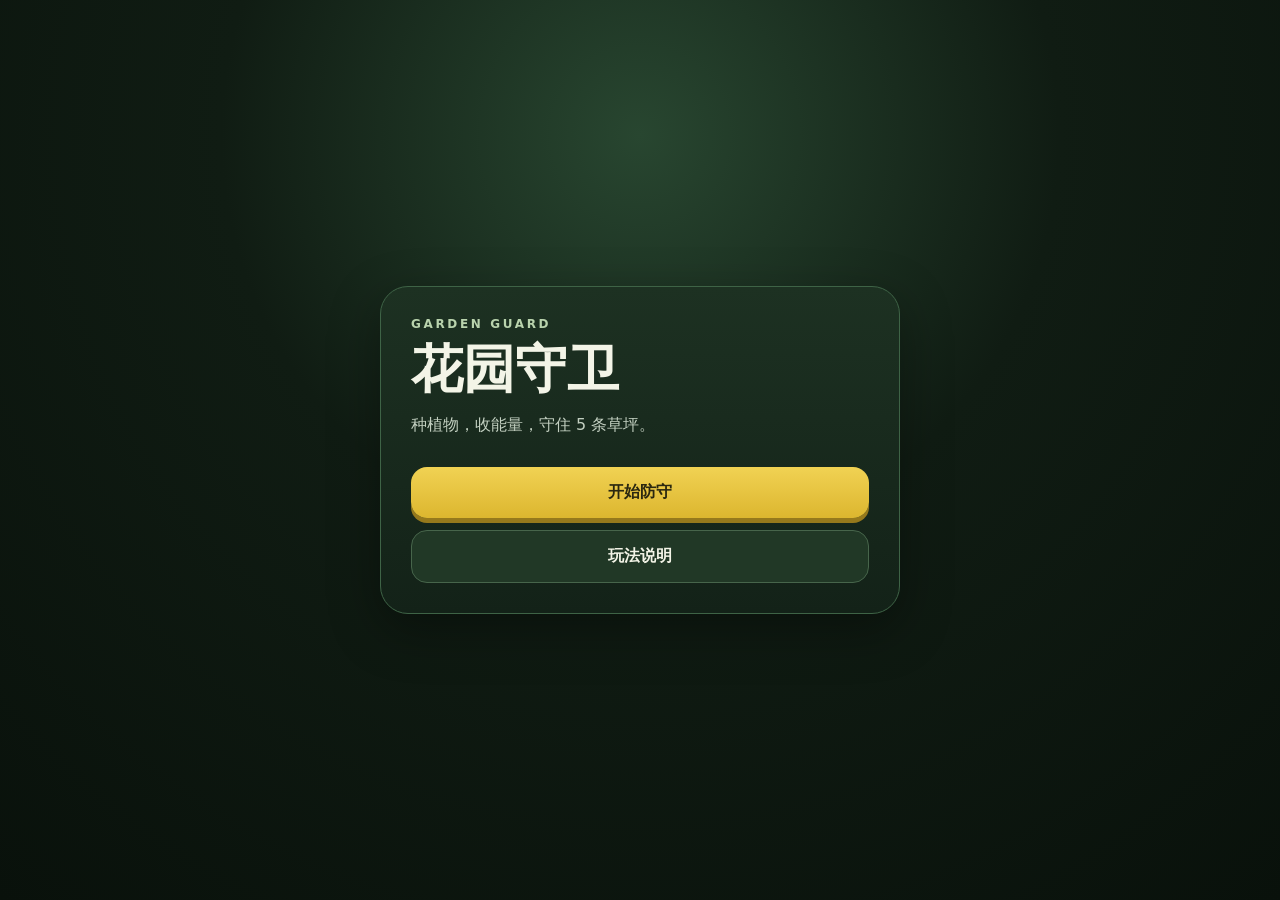
==== commit 5df8bcc4: "v1.1 alpha mobile battle UI" ====
--- a/index.html
+++ b/index.html
@@ -4,8 +4,8 @@
   <meta charset="utf-8" />
   <meta name="viewport" content="width=device-width,initial-scale=1,viewport-fit=cover,user-scalable=no" />
   <meta name="theme-color" content="#142218" />
-  <title>花园守卫 v1.0-alpha</title>
-  <link rel="stylesheet" href="v1.css?v=100a4" />
+  <title>花园守卫 v1.1-alpha</title>
+  <link rel="stylesheet" href="v1.css?v=110a1" />
 </head>
 <body>
   <main id="app">
@@ -13,10 +13,10 @@
       <div class="menu-card">
         <div class="eyebrow">GARDEN GUARD</div>
         <h1>花园守卫</h1>
-        <p>守住 5 条草坪。产能、布防、处理突袭。</p>
+        <p>种植物，收能量，守住 5 条草坪。</p>
         <button id="startBtn" class="primary">开始防守</button>
         <button id="howBtn" class="secondary">玩法说明</button>
-        <div id="howText" class="how hidden">点选植物卡，再点草坪种植。能量花持续产能；豆炮负责输出；冰豆减速；盾果挡路；双发豆压制高血量敌人；爆果用于救场。每 5 波进入旗帜波。</div>
+        <div id="howText" class="how hidden">选植物卡后点草坪种植；点发光能量球收集。敌人突破时，每条路线都有一次应急推车救场。铲子可以移除错误布局。第 5、10、15 波是旗帜波。</div>
       </div>
     </section>
 
@@ -24,14 +24,20 @@
       <header class="hud">
         <div class="hud-chip energy"><span class="hud-label">能量</span><strong id="energyText">150</strong></div>
         <div class="wave-box">
-          <div class="wave-line"><span id="waveText">第 1 波</span><span id="dangerText">准备</span></div>
-          <div class="progress"><i id="waveProgress"></i></div>
+          <div class="wave-line"><span id="waveText">准备</span><span id="dangerText">准备</span></div>
+          <div class="progress-wrap">
+            <div class="progress"><i id="waveProgress"></i></div>
+            <span class="flag-mark f1"></span><span class="flag-mark f2"></span><span class="flag-mark f3"></span>
+          </div>
         </div>
-        <button id="pauseBtn" class="icon-btn">暂停</button>
+        <div class="hud-actions">
+          <button id="shovelBtn" class="icon-btn tool-btn">铲子</button>
+          <button id="pauseBtn" class="icon-btn">暂停</button>
+        </div>
       </header>
 
       <div id="stageWrap" class="stage-wrap">
-        <canvas id="gameCanvas" width="900" height="540"></canvas>
+        <canvas id="gameCanvas" width="900" height="720"></canvas>
         <div id="banner" class="banner hidden"></div>
         <div id="tip" class="tip">先种一株能量花</div>
       </div>
@@ -50,9 +56,9 @@
     </section>
   </main>
 
-  <script src="data.js?v=100a4"></script>
-  <script src="engine.js?v=100a4"></script>
-  <script src="main.js?v=100a4"></script>
-  <script src="render.js?v=100a4"></script>
+  <script src="data.js?v=110a1"></script>
+  <script src="engine.js?v=110a1"></script>
+  <script src="main.js?v=110a1"></script>
+  <script src="render.js?v=110a1"></script>
 </body>
 </html>
